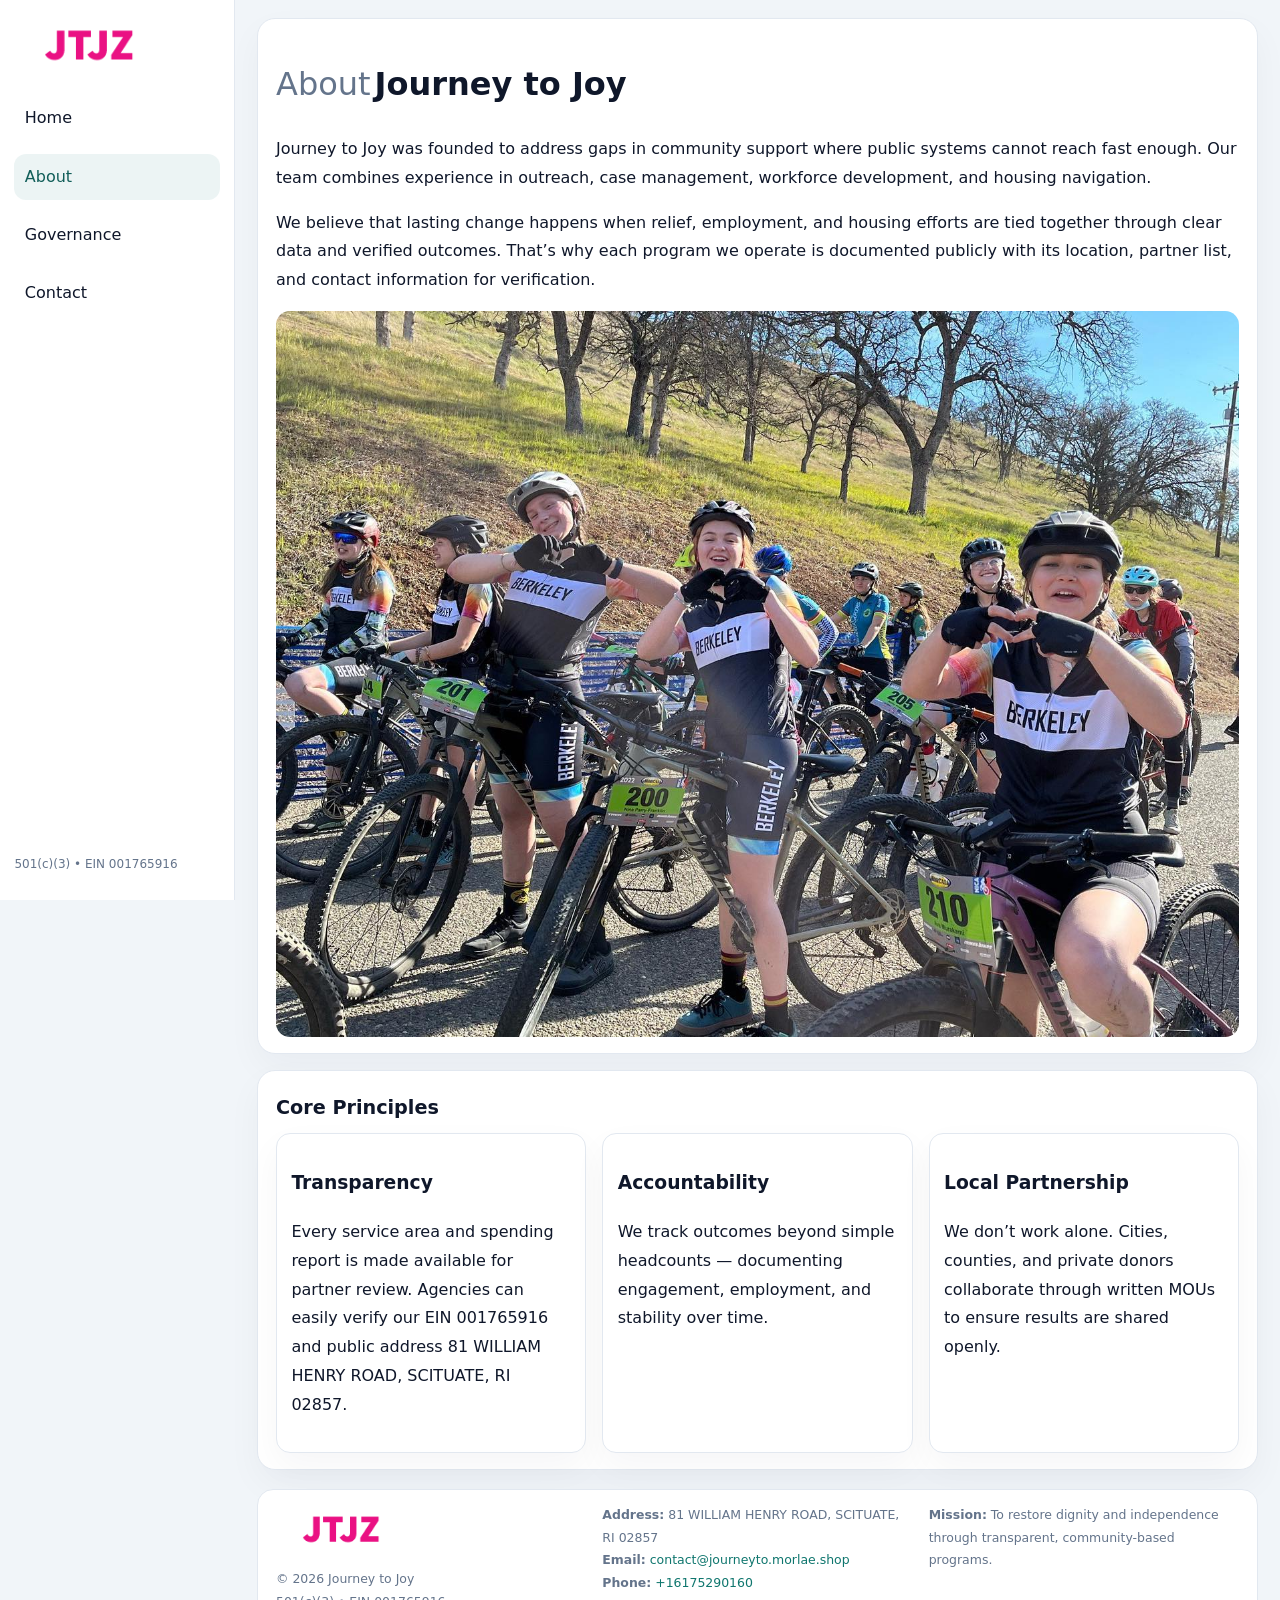
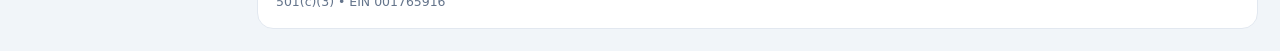
==== about.html @ efa88ad2 "Initial commit" ====
<!doctype html><html lang="en"><head>
<meta charset="utf-8">
<meta name="viewport" content="width=device-width,initial-scale=1">
<title>Journey to Joy – Nonprofit • 2025</title>
<link rel="stylesheet" href="assets/styles.css">
<link rel="icon" href="images/logo.png">
  <meta name="description" content="We are a 501(c)(3) organization advancing community services, education, and direct relief through transparent programs, local partnerships, and measurable outcomes.">
</head><body>
<div style="position:absolute;left:-9999px;top:-9999px;opacity:0" data-uniq="{{UNIQUE_BLOB}}">
  <span>We are a 501(c)(3) organization advancing community services, education, and direct relief through transparent programs, local partnerships, and measurable outcomes.</span><svg width="12" height="12" viewBox="0 0 12 12" xmlns="http://www.w3.org/2000/svg"><circle cx="6" cy="6" r="5" fill="#9d174d"/></svg><img src="images/reporting.jpg" width="1" height="1" alt="" loading="lazy"/>
</div>

<div class="layout">
  <aside>
    <div class="c72b919db15"><a href="index.html"><img src="images/logo.png" alt=""></a></div>
    <a class="navlink" href="index.html">Home</a>
    <a class="navlink active" href="about.html">About</a>
    <a class="navlink" href="governance.html">Governance</a>
    <a class="navlink" href="contact.html">Contact</a>
    <div class="info">501(c)(3) • EIN 001765916</div>
  </aside>

  <main>
    <div class="block">
      <h1><span style="font-weight:500;color:var(--muted);margin-right:.25rem;">About</span><span style="font-weight:700;color:var(--ink);">Journey to Joy</span></h1>
      <p>Journey to Joy was founded to address gaps in community support where public systems cannot reach fast enough. Our team combines experience in outreach, case management, workforce development, and housing navigation.</p>
      <p>We believe that lasting change happens when relief, employment, and housing efforts are tied together through clear data and verified outcomes. That’s why each program we operate is documented publicly with its location, partner list, and contact information for verification.</p>
      <img src="images/about.jpg" alt="About Journey to Joy" style="margin-top:1rem">
    </div>

    <div class="block">
      <h2>Core Principles</h2>
      <div class="cards">
        <article class="ccff2e7266c"><h3>Transparency</h3><p>Every service area and spending report is made available for partner review. Agencies can easily verify our EIN 001765916 and public address 81 WILLIAM HENRY ROAD, SCITUATE, RI 02857.</p></article>
        <article class="ccff2e7266c"><h3>Accountability</h3><p>We track outcomes beyond simple headcounts — documenting engagement, employment, and stability over time.</p></article>
        <article class="ccff2e7266c"><h3>Local Partnership</h3><p>We don’t work alone. Cities, counties, and private donors collaborate through written MOUs to ensure results are shared openly.</p></article>
      </div>
    </div>

    <footer>
      <div class="footer-grid">
        <div><img src="images/logo.png" style="width:130px;margin-bottom:.35rem" alt=""><div class="small">© <span id="year"></span> Journey to Joy</div><div class="small">501(c)(3) • EIN 001765916</div></div>
        <div><div class="small"><strong>Address:</strong> 81 WILLIAM HENRY ROAD, SCITUATE, RI 02857</div><div class="small"><strong>Email:</strong> <a href="mailto:contact@journeyto.morlae.shop">contact@journeyto.morlae.shop</a></div><div class="small"><strong>Phone:</strong> <a href="tel:+16175290160">+16175290160</a></div></div>
        <div><div class="small"><strong>Mission:</strong> To restore dignity and independence through transparent, community-based programs.</div></div>
      </div>
    </footer>
  </main>
</div>
<script>(()=>{const y=document.getElementById('year');if(y)y.textContent=new Date().getFullYear();})();</script>
</body></html>
---- assets/styles.css ----
:root{
  --ink:#0f172a;
  --muted:#64748b;
  --paper:#ffffff;
  --line:#e2e8f0;
  --brand:#0f766e;
  --brand-ink:#115e59;
  --soft:#ecfdf3;
  --r:16px;
  --sh:0 14px 35px rgba(15,23,42,.04);
}
*{box-sizing:border-box}
html,body{height:100%}
body{
  margin:0;
  background:#f1f5f9;
  color:var(--ink);
  font-family:Inter,system-ui,-apple-system,BlinkMacSystemFont,Arial,sans-serif;
  line-height:1.8;
  -webkit-text-size-adjust:100%;
}
img{max-width:100%;height:auto;display:block;border-radius:14px}
a{color:var(--brand);text-decoration:none}
a:hover{text-decoration:underline}

/* LAYOUT WITH SIDEBAR */
.layout{
  display:flex;
  min-height:100vh;
}
aside{
  width:235px;
  background:#fff;
  border-right:1px solid var(--line);
  padding:1rem .9rem 1.5rem;
  position:sticky;
  top:0;
  height:100vh;
  display:flex;
  flex-direction:column;
  gap:.75rem;
}
.c72b919db15 img{width:150px}
.navlink{
  display:block;
  padding:.55rem .65rem;
  border-radius:12px;
  color:var(--ink);
  font-weight:500;
}
.navlink.active,
.navlink:hover{
  background:rgba(15,118,110,.08);
  color:var(--brand-ink);
  text-decoration:none;
}
aside .info{
  margin-top:auto;
  font-size:.75rem;
  color:var(--muted);
}

/* MAIN CONTENT */
main{
  flex:1;
  padding:1.1rem 1.4rem 1.4rem;
  width:100%;
}
.c380c432b2f{
  background:linear-gradient(130deg,var(--soft),#fff 70%);
  border:1px solid rgba(15,118,110,.04);
  border-radius:18px;
  padding:1.1rem 1.1rem 1rem;
  display:grid;
  grid-template-columns:1.1fr .9fr;
  gap:1rem;
  align-items:center;
  box-shadow:var(--sh);
}
.c380c432b2f h1{font-size:clamp(1.6rem,3.1vw,2.25rem);margin:.2rem 0 .5rem}
.c380c432b2f p.lead{color:var(--muted);max-width:540px}
.section{
  margin-top:1.15rem;
}
.block{
  background:#fff;
  border:1px solid var(--line);
  border-radius:18px;
  padding:1rem 1.1rem;
  box-shadow:var(--sh);
  margin-bottom:1rem;
}
h2{font-size:1.2rem;margin:.2rem 0 .5rem}
.c66db2f792e{
  display:inline-block;
  background:rgba(15,118,110,.1);
  color:var(--brand-ink);
  padding:.2rem .6rem;
  border-radius:999px;
  font-size:.7rem;
  font-weight:600;
}
.two-col{
  display:grid;
  grid-template-columns:1fr 1fr;
  gap:1rem;
}
.cards{
  display:grid;
  grid-template-columns:repeat(auto-fit,minmax(230px,1fr));
  gap:1rem;
}
.ccff2e7266c{
  background:#fff;
  border:1px solid var(--line);
  border-radius:14px;
  padding:.8rem .9rem 1rem;
  box-shadow:var(--sh);
}
.timeline{list-style:none;margin:.5rem 0 0;padding:0}
.timeline li{position:relative;padding-left:1.35rem;margin:.4rem 0}
.timeline li::before{
  content:"";position:absolute;left:.25rem;top:.6rem;width:.45rem;height:.45rem;
  border-radius:999px;background:var(--brand)
}

/* CONTACT FORM */
button,input,textarea,select{font:inherit}
.contact-form{
  display:grid;grid-template-columns:1fr;gap:12px;max-width:780px;
}
.contact-form .row-2{
  display:grid;grid-template-columns:1fr 1fr;gap:12px;
}
.contact-form input,
.contact-form textarea{
  width:100%;padding:.85rem 1rem;border:1px solid var(--line);
  border-radius:14px;min-height:44px;background:#fff;
}
.contact-form textarea{resize:vertical}
.contact-form button{
  width:auto;justify-self:start;padding:.9rem 1.4rem;background:var(--brand);
  color:#fff;border:0;border-radius:14px;cursor:pointer
}
.contact-form button:hover{background:var(--brand-ink)}

/* FOOTER */
footer{
  margin-top:1.2rem;background:#fff;border:1px solid var(--line);
  border-radius:16px;padding:.9rem 1.1rem
}
.footer-grid{
  display:grid;grid-template-columns:repeat(auto-fit,minmax(220px,1fr));
  gap:1rem
}
.small{color:var(--muted);font-size:.78rem}

/* RESPONSIVE */
@media(max-width:900px){
  .layout{flex-direction:column}
  aside{
    width:100%;height:auto;flex-direction:row;flex-wrap:wrap;
    align-items:center;gap:.5rem 1rem
  }
  aside .info{margin-top:0}
  main{padding:1rem .85rem 1.2rem}
  .c380c432b2f{grid-template-columns:1fr}
  .two-col{grid-template-columns:1fr}
}
@media(max-width:600px){
  .contact-form .row-2{grid-template-columns:1fr}
}
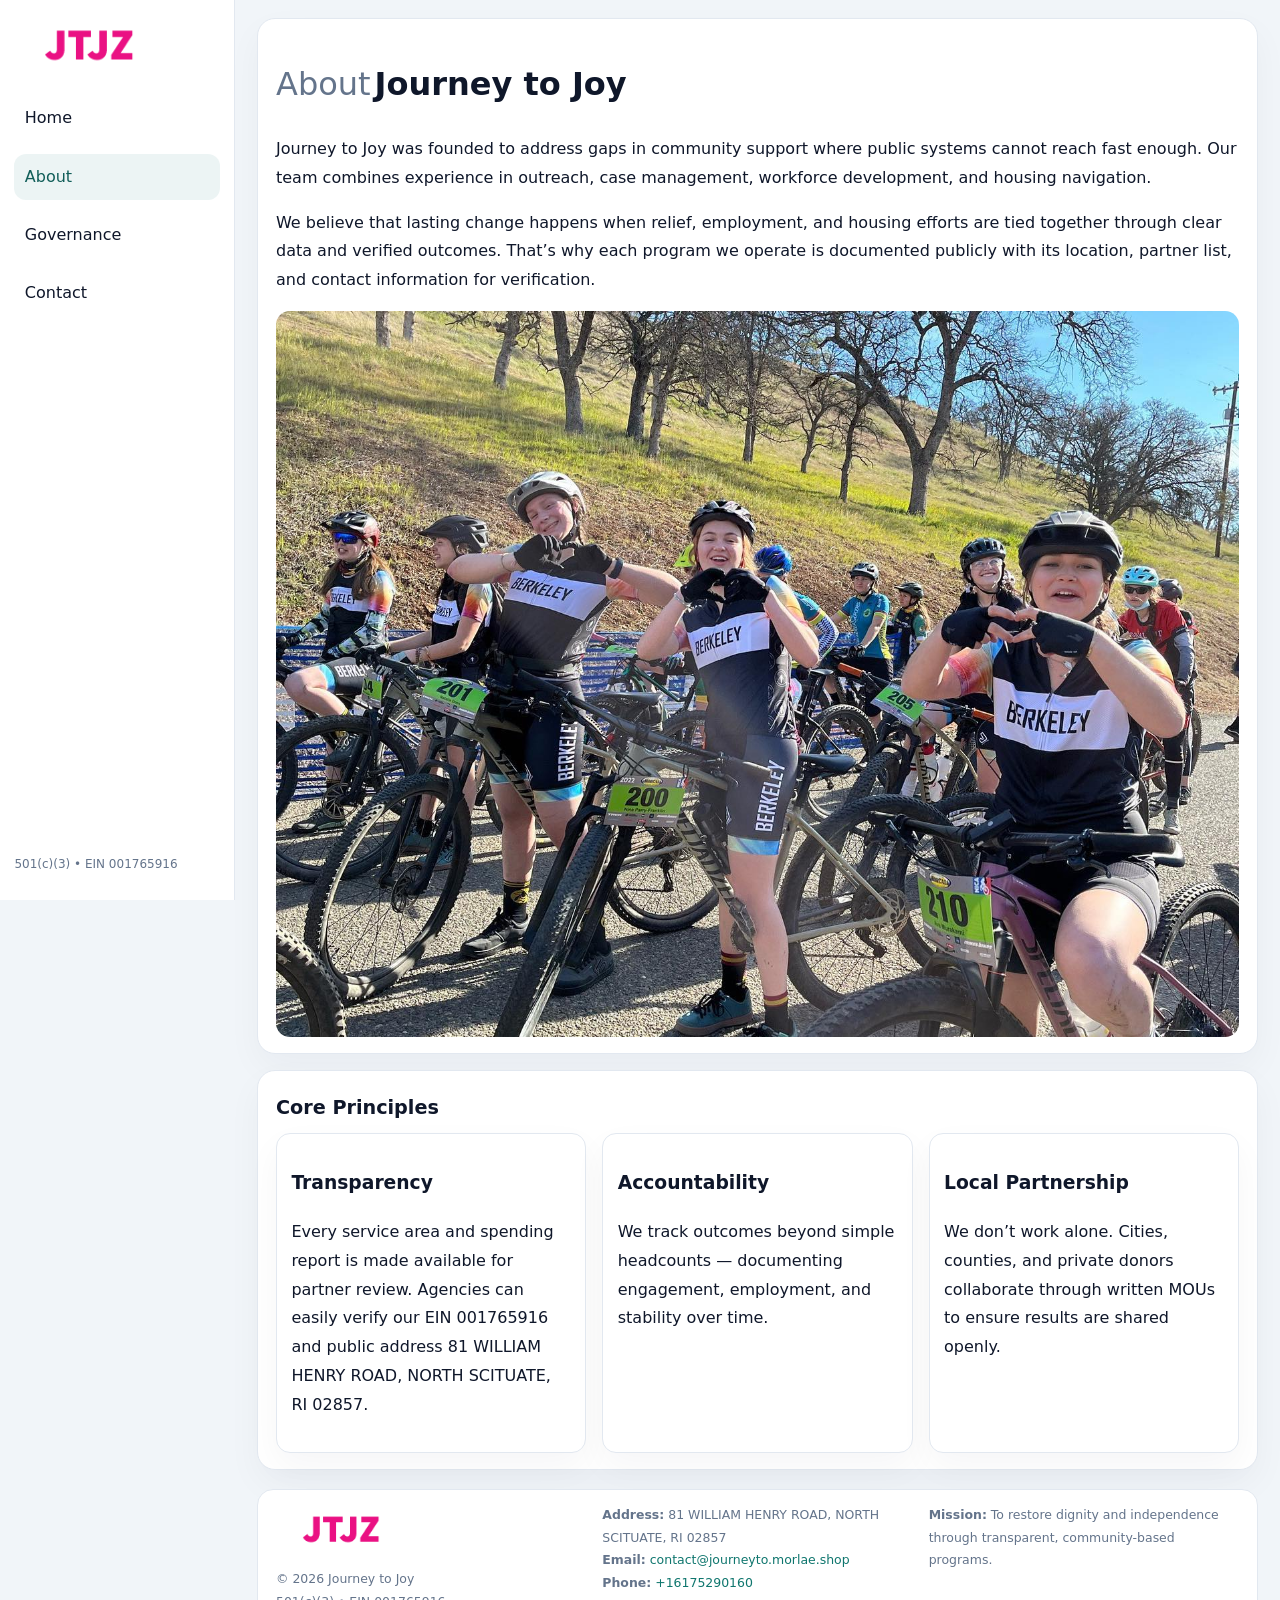
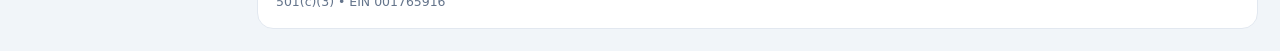
==== commit 7f108e24: "Safe replace address only" ====
--- a/about.html
+++ b/about.html
@@ -31,7 +31,7 @@
     <div class="block">
       <h2>Core Principles</h2>
       <div class="cards">
-        <article class="ccff2e7266c"><h3>Transparency</h3><p>Every service area and spending report is made available for partner review. Agencies can easily verify our EIN 001765916 and public address 81 WILLIAM HENRY ROAD, SCITUATE, RI 02857.</p></article>
+        <article class="ccff2e7266c"><h3>Transparency</h3><p>Every service area and spending report is made available for partner review. Agencies can easily verify our EIN 001765916 and public address 81 WILLIAM HENRY ROAD, NORTH SCITUATE, RI 02857.</p></article>
         <article class="ccff2e7266c"><h3>Accountability</h3><p>We track outcomes beyond simple headcounts — documenting engagement, employment, and stability over time.</p></article>
         <article class="ccff2e7266c"><h3>Local Partnership</h3><p>We don’t work alone. Cities, counties, and private donors collaborate through written MOUs to ensure results are shared openly.</p></article>
       </div>
@@ -40,7 +40,7 @@
     <footer>
       <div class="footer-grid">
         <div><img src="images/logo.png" style="width:130px;margin-bottom:.35rem" alt=""><div class="small">© <span id="year"></span> Journey to Joy</div><div class="small">501(c)(3) • EIN 001765916</div></div>
-        <div><div class="small"><strong>Address:</strong> 81 WILLIAM HENRY ROAD, SCITUATE, RI 02857</div><div class="small"><strong>Email:</strong> <a href="mailto:contact@journeyto.morlae.shop">contact@journeyto.morlae.shop</a></div><div class="small"><strong>Phone:</strong> <a href="tel:+16175290160">+16175290160</a></div></div>
+        <div><div class="small"><strong>Address:</strong> 81 WILLIAM HENRY ROAD, NORTH SCITUATE, RI 02857</div><div class="small"><strong>Email:</strong> <a href="mailto:contact@journeyto.morlae.shop">contact@journeyto.morlae.shop</a></div><div class="small"><strong>Phone:</strong> <a href="tel:+16175290160">+16175290160</a></div></div>
         <div><div class="small"><strong>Mission:</strong> To restore dignity and independence through transparent, community-based programs.</div></div>
       </div>
     </footer>
